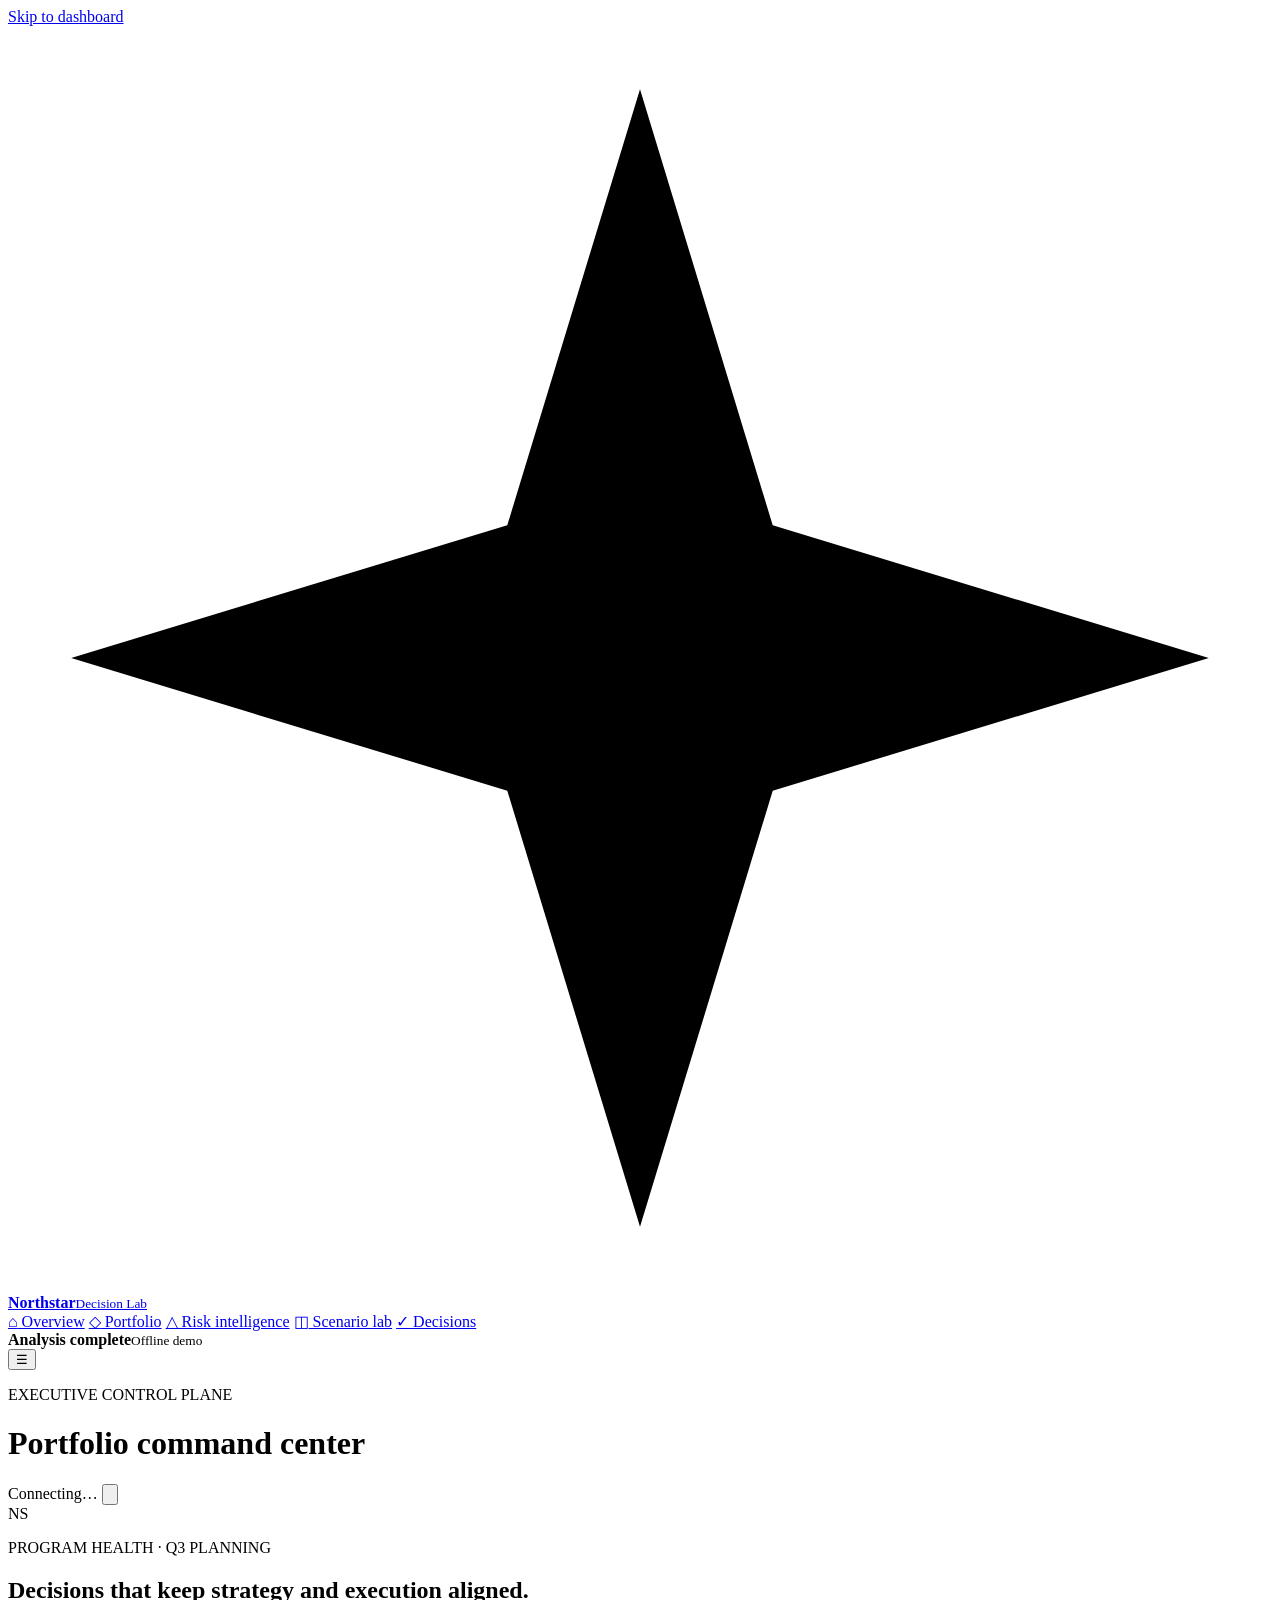
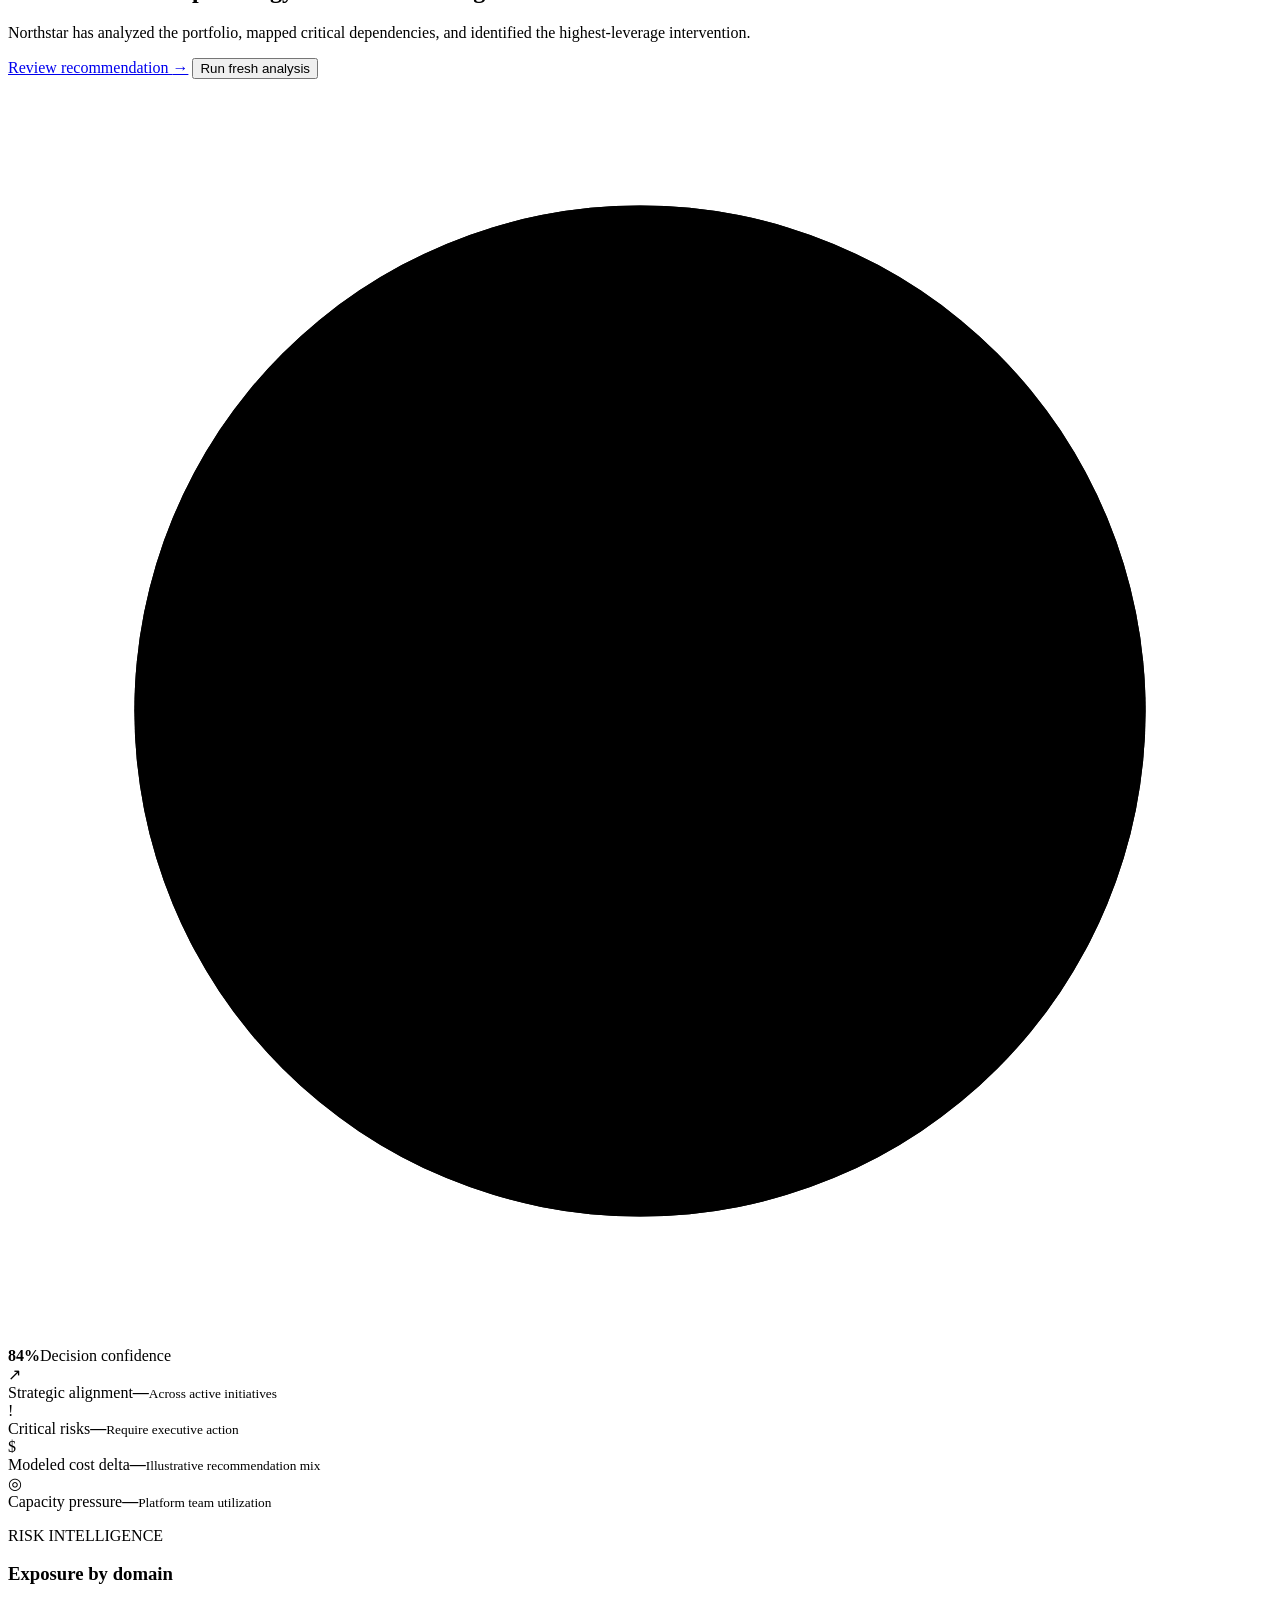
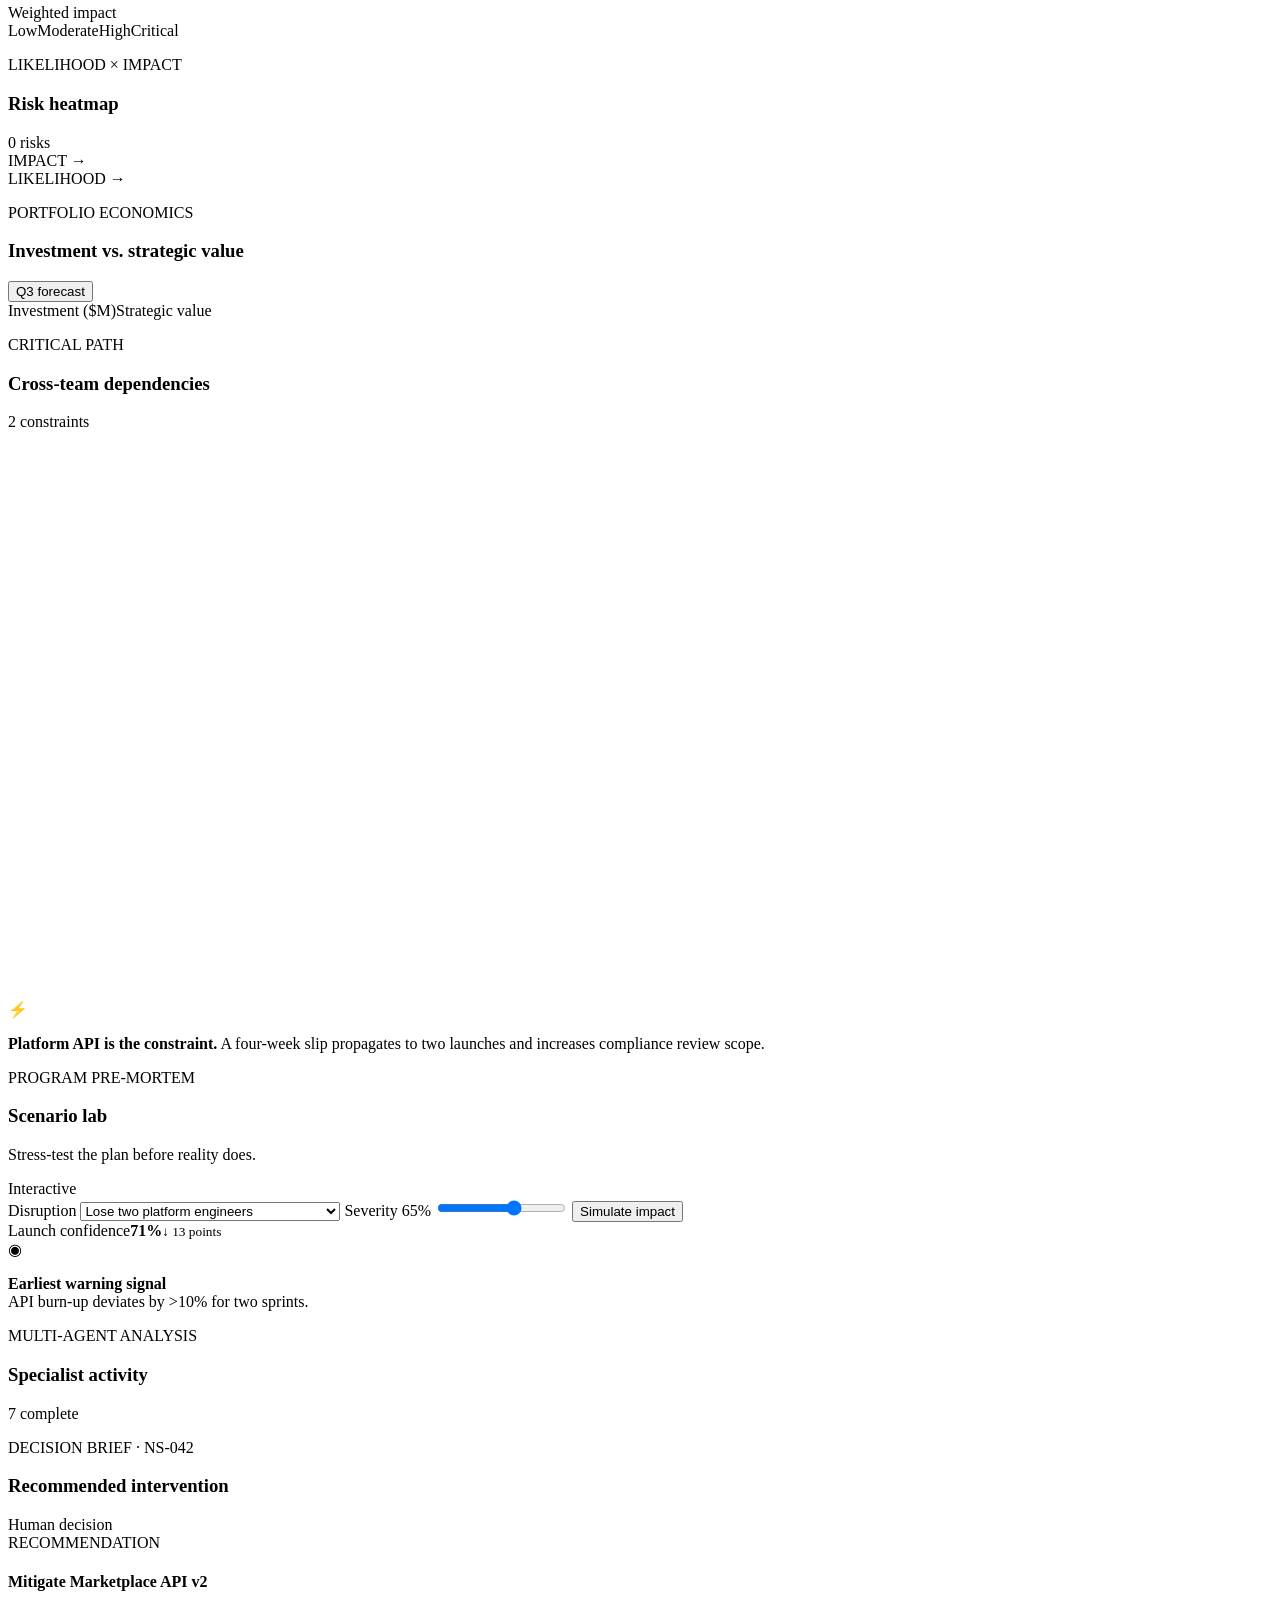
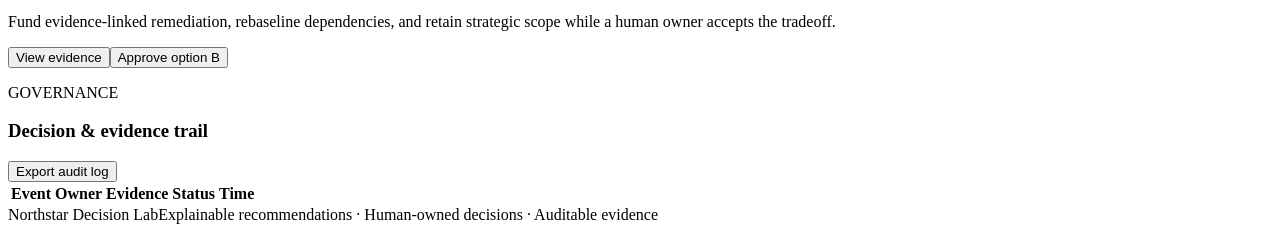
==== src/northstar/web/index.html @ 5936cf8b "Build Northstar Decision Lab" ====
<!doctype html>
<html lang="en">
<head>
  <meta charset="utf-8">
  <meta name="viewport" content="width=device-width, initial-scale=1">
  <meta name="description" content="Northstar Decision Lab — evidence-led portfolio intelligence for complex programs.">
  <title>Northstar Decision Lab</title>
  <link rel="stylesheet" href="/static/styles.css">
</head>
<body>
  <a class="skip-link" href="#main-content">Skip to dashboard</a>
  <div class="app-shell">
    <aside class="sidebar" aria-label="Primary navigation">
      <a class="brand" href="#overview" aria-label="Northstar home">
        <span class="brand-mark" aria-hidden="true">
          <svg viewBox="0 0 40 40" role="img"><path d="M20 2l4.2 13.8L38 20l-13.8 4.2L20 38l-4.2-13.8L2 20l13.8-4.2L20 2z"/><circle cx="20" cy="20" r="4"/></svg>
        </span>
        <span><strong>Northstar</strong><small>Decision Lab</small></span>
      </a>
      <nav>
        <a class="nav-link active" href="#overview"><span aria-hidden="true">⌂</span> Overview</a>
        <a class="nav-link" href="#portfolio"><span aria-hidden="true">◇</span> Portfolio</a>
        <a class="nav-link" href="#risk"><span aria-hidden="true">△</span> Risk intelligence</a>
        <a class="nav-link" href="#scenarios"><span aria-hidden="true">◫</span> Scenario lab</a>
        <a class="nav-link" href="#decisions"><span aria-hidden="true">✓</span> Decisions</a>
      </nav>
      <div class="sidebar-foot">
        <span class="system-dot" aria-hidden="true"></span>
        <div><strong>Analysis complete</strong><small id="last-updated">Offline demo</small></div>
      </div>
    </aside>

    <main id="main-content">
      <header class="topbar">
        <button class="menu-button" id="menu-toggle" aria-label="Toggle navigation" aria-expanded="false">☰</button>
        <div>
          <p class="eyebrow">EXECUTIVE CONTROL PLANE</p>
          <h1>Portfolio command center</h1>
        </div>
        <div class="topbar-actions">
          <span class="data-pill"><span class="pulse"></span><span id="data-source">Connecting…</span></span>
          <button class="icon-button" id="refresh-button" aria-label="Refresh analysis" title="Refresh analysis">
            <svg viewBox="0 0 24 24" aria-hidden="true"><path d="M20 11a8 8 0 10-2.3 5.7M20 4v7h-7"/></svg>
          </button>
          <div class="avatar" aria-label="Executive program lead">NS</div>
        </div>
      </header>

      <div class="content" id="overview">
        <section class="hero panel" aria-labelledby="hero-title">
          <div>
            <p class="eyebrow accent">PROGRAM HEALTH · Q3 PLANNING</p>
            <h2 id="hero-title">Decisions that keep strategy and execution aligned.</h2>
            <p id="hero-summary">Northstar has analyzed the portfolio, mapped critical dependencies, and identified the highest-leverage intervention.</p>
            <div class="hero-actions">
              <a class="button primary" href="#decisions">Review recommendation <span aria-hidden="true">→</span></a>
              <button class="button ghost" id="run-analysis">Run fresh analysis</button>
            </div>
          </div>
          <div class="confidence" aria-label="Portfolio confidence">
            <svg viewBox="0 0 120 120" role="img" aria-label="Portfolio confidence score">
              <circle class="gauge-track" cx="60" cy="60" r="48"/>
              <circle class="gauge-value" id="confidence-ring" cx="60" cy="60" r="48"/>
            </svg>
            <div><strong id="confidence-value">84%</strong><span>Decision confidence</span></div>
          </div>
        </section>

        <section class="kpi-grid" aria-label="Executive metrics">
          <article class="kpi-card"><div class="kpi-icon blue">↗</div><div><span>Strategic alignment</span><strong id="kpi-alignment">—</strong><small id="kpi-alignment-note">Across active initiatives</small></div></article>
          <article class="kpi-card"><div class="kpi-icon amber">!</div><div><span>Critical risks</span><strong id="kpi-risks">—</strong><small id="kpi-risks-note">Require executive action</small></div></article>
          <article class="kpi-card"><div class="kpi-icon mint">$</div><div><span>Modeled cost delta</span><strong id="kpi-value">—</strong><small id="kpi-value-note">Illustrative recommendation mix</small></div></article>
          <article class="kpi-card"><div class="kpi-icon violet">◎</div><div><span>Capacity pressure</span><strong id="kpi-capacity">—</strong><small id="kpi-capacity-note">Platform team utilization</small></div></article>
        </section>

        <section class="dashboard-grid" id="risk">
          <article class="panel risk-panel">
            <div class="panel-heading"><div><p class="eyebrow">RISK INTELLIGENCE</p><h3>Exposure by domain</h3></div><span class="legend"><i></i> Weighted impact</span></div>
            <div class="bar-chart" id="risk-bars" role="img" aria-label="Horizontal bar chart showing risk exposure by domain"></div>
            <div class="chart-axis" aria-hidden="true"><span>Low</span><span>Moderate</span><span>High</span><span>Critical</span></div>
          </article>

          <article class="panel heatmap-panel">
            <div class="panel-heading"><div><p class="eyebrow">LIKELIHOOD × IMPACT</p><h3>Risk heatmap</h3></div><span class="count-badge" id="risk-count">0 risks</span></div>
            <div class="heatmap-wrap">
              <span class="axis-y">IMPACT →</span>
              <div class="heatmap" id="risk-heatmap" role="img" aria-label="Risk likelihood and impact heatmap"></div>
              <span class="axis-x">LIKELIHOOD →</span>
            </div>
            <div class="risk-key" id="risk-key"></div>
          </article>
        </section>

        <section class="dashboard-grid" id="portfolio">
          <article class="panel investment-panel">
            <div class="panel-heading"><div><p class="eyebrow">PORTFOLIO ECONOMICS</p><h3>Investment vs. strategic value</h3></div><button class="text-button" type="button">Q3 forecast</button></div>
            <div class="investment-chart" id="investment-chart" role="img" aria-label="Investment and strategic value chart"></div>
            <div class="chart-legend"><span><i class="legend-investment"></i>Investment ($M)</span><span><i class="legend-value"></i>Strategic value</span></div>
          </article>

          <article class="panel graph-panel">
            <div class="panel-heading"><div><p class="eyebrow">CRITICAL PATH</p><h3>Cross-team dependencies</h3></div><span class="status-tag warning">2 constraints</span></div>
            <svg id="dependency-graph" class="dependency-graph" viewBox="0 0 560 250" role="img" aria-label="System dependency graph"></svg>
            <div class="graph-insight"><span aria-hidden="true">⚡</span><p><strong>Platform API is the constraint.</strong> A four-week slip propagates to two launches and increases compliance review scope.</p></div>
          </article>
        </section>

        <section class="panel scenario-panel" id="scenarios">
          <div class="panel-heading"><div><p class="eyebrow">PROGRAM PRE-MORTEM</p><h3>Scenario lab</h3><p>Stress-test the plan before reality does.</p></div><span class="status-tag">Interactive</span></div>
          <div class="scenario-layout">
            <form id="scenario-form" class="scenario-controls">
              <label for="scenario-select">Disruption</label>
              <select id="scenario-select">
                <option value="capacity">Lose two platform engineers</option>
                <option value="delay">Platform API slips four weeks</option>
                <option value="priority">New executive priority introduced</option>
                <option value="vendor">Vendor integration becomes unavailable</option>
              </select>
              <label for="severity-range">Severity <output id="severity-output">65%</output></label>
              <input id="severity-range" type="range" min="10" max="100" value="65">
              <button class="button primary" type="submit">Simulate impact</button>
            </form>
            <div class="scenario-result" aria-live="polite">
              <div class="scenario-score"><span>Launch confidence</span><strong id="scenario-confidence">71%</strong><small id="scenario-delta">↓ 13 points</small></div>
              <div class="failure-path" id="failure-path"></div>
              <div class="early-signal"><span aria-hidden="true">◉</span><p><strong>Earliest warning signal</strong><br><span id="early-signal">API burn-up deviates by &gt;10% for two sprints.</span></p></div>
            </div>
          </div>
        </section>

        <section class="dashboard-grid agents-decisions" id="decisions">
          <article class="panel agents-panel">
            <div class="panel-heading"><div><p class="eyebrow">MULTI-AGENT ANALYSIS</p><h3>Specialist activity</h3></div><span class="status-tag success" id="agents-status">7 complete</span></div>
            <div id="agent-list" class="agent-list"></div>
          </article>

          <article class="panel decision-panel">
            <div class="panel-heading"><div><p class="eyebrow">DECISION BRIEF · NS-042</p><h3>Recommended intervention</h3></div><span class="status-tag warning">Human decision</span></div>
            <div class="recommendation"><span>RECOMMENDATION</span><h4 id="recommendation-title">Mitigate Marketplace API v2</h4><p id="recommendation-reason">Fund evidence-linked remediation, rebaseline dependencies, and retain strategic scope while a human owner accepts the tradeoff.</p></div>
            <div class="decision-options" id="decision-options"></div>
            <div class="decision-actions"><button class="button ghost" id="view-evidence">View evidence</button><button class="button primary" id="approve-decision">Approve option B</button></div>
            <p class="decision-feedback" id="decision-feedback" role="status"></p>
          </article>
        </section>

        <section class="panel audit-panel">
          <div class="panel-heading"><div><p class="eyebrow">GOVERNANCE</p><h3>Decision & evidence trail</h3></div><button class="text-button" id="export-audit">Export audit log</button></div>
          <div class="audit-table-wrap">
            <table>
              <thead><tr><th scope="col">Event</th><th scope="col">Owner</th><th scope="col">Evidence</th><th scope="col">Status</th><th scope="col">Time</th></tr></thead>
              <tbody id="audit-body"></tbody>
            </table>
          </div>
        </section>
      </div>
      <footer><span>Northstar Decision Lab</span><span>Explainable recommendations · Human-owned decisions · Auditable evidence</span></footer>
    </main>
  </div>
  <script src="/static/app.js" defer></script>
</body>
</html>
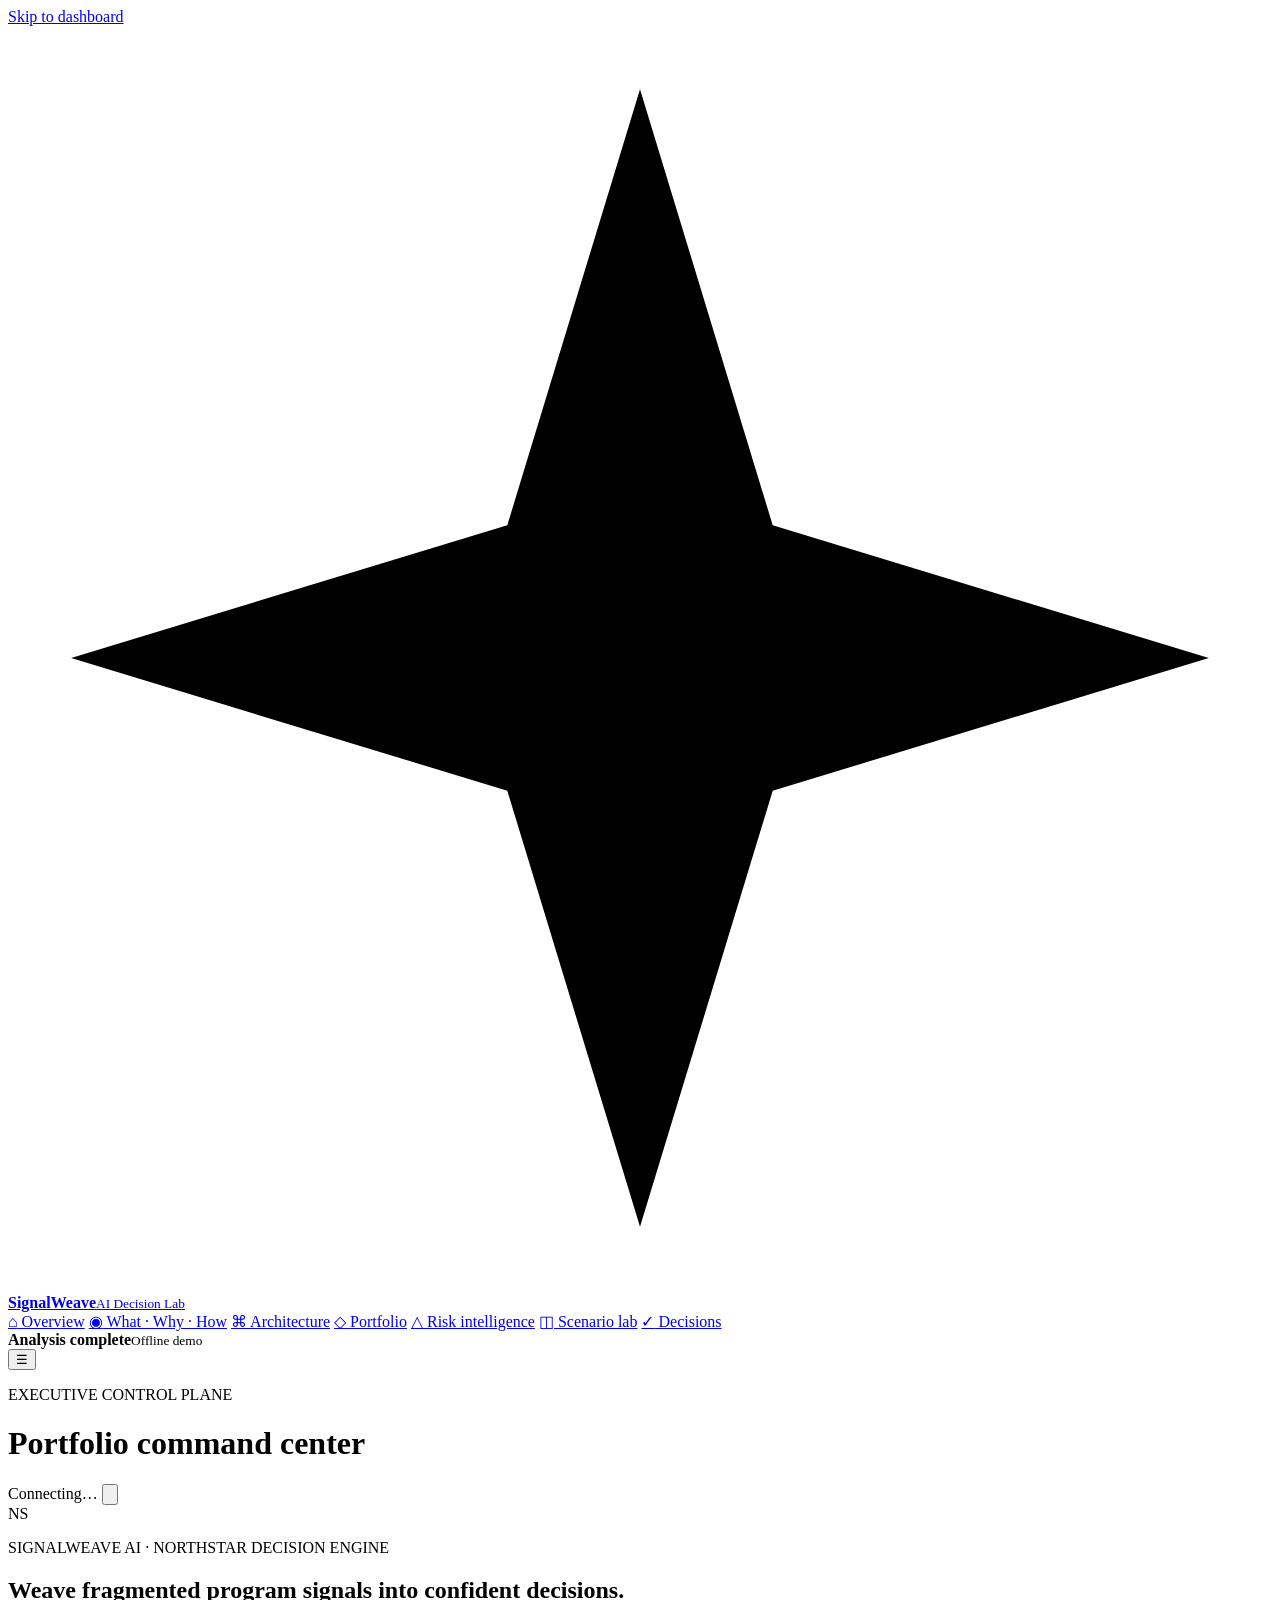
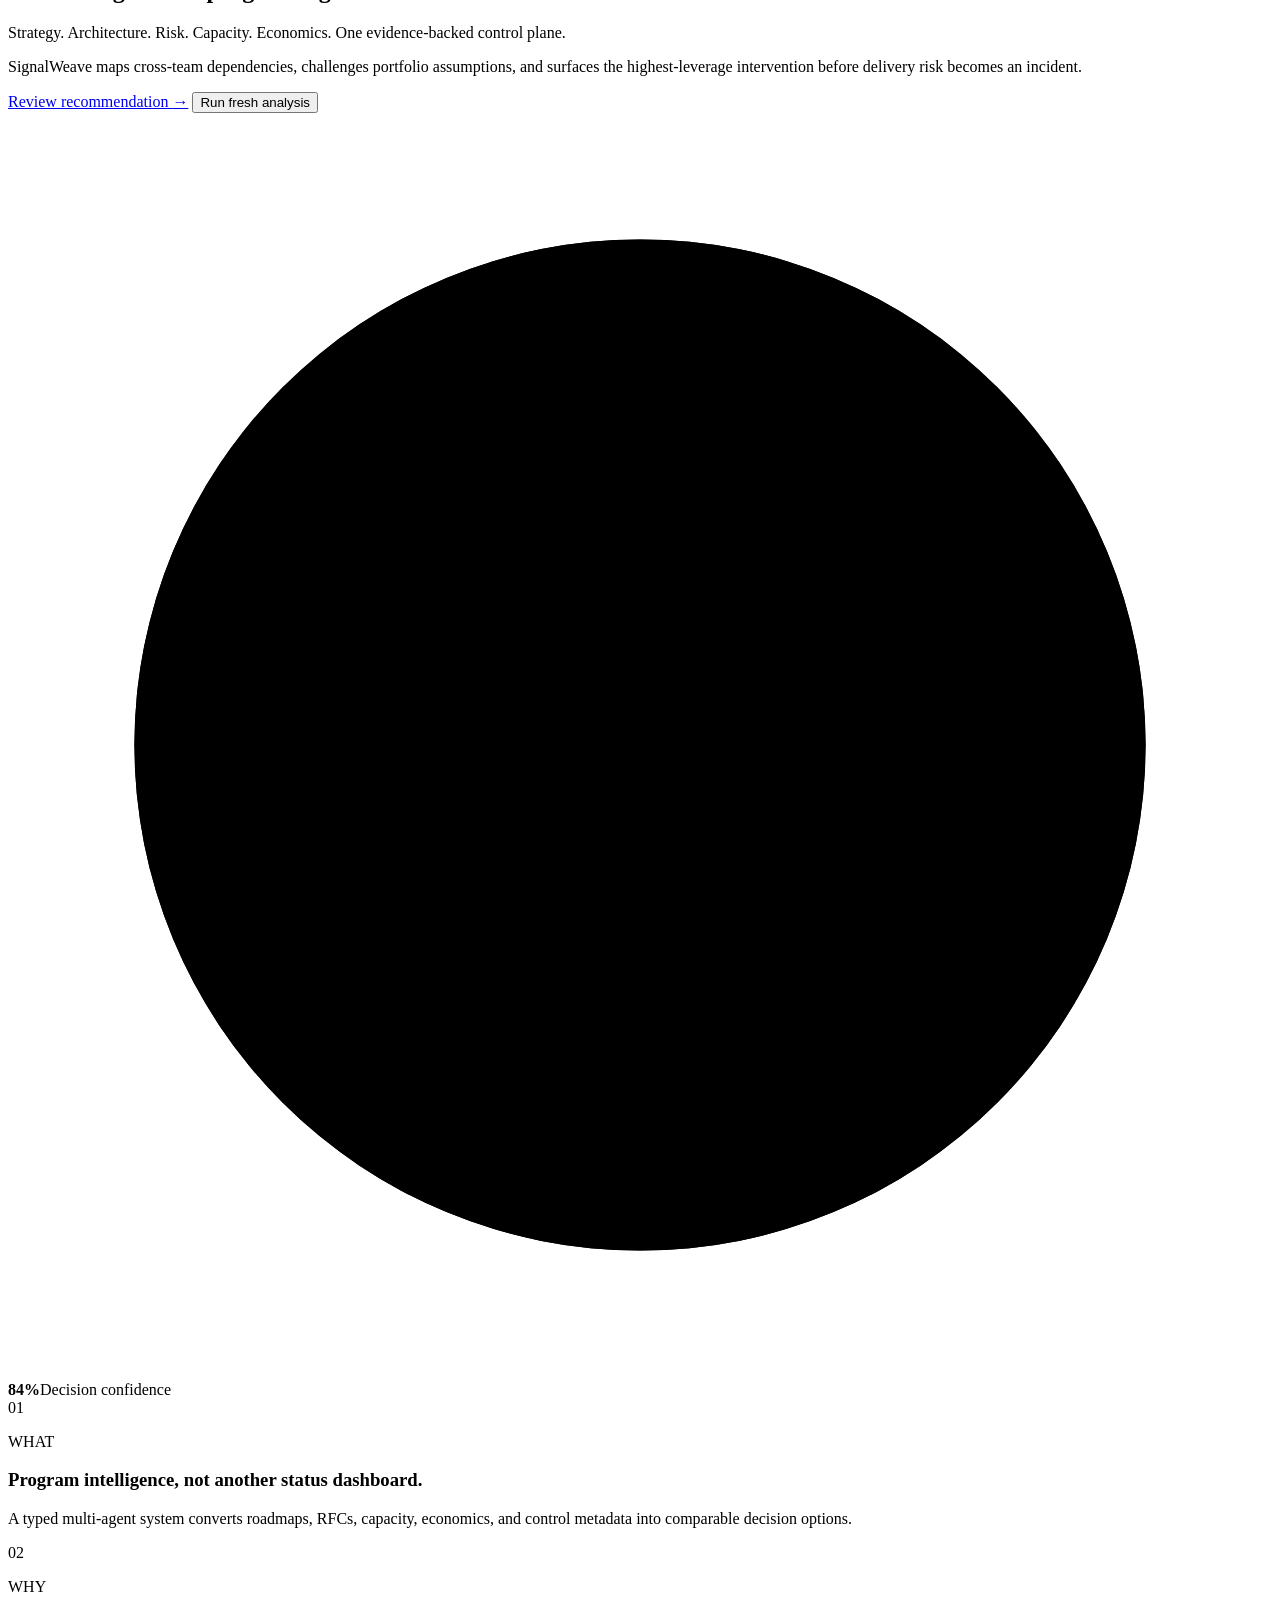
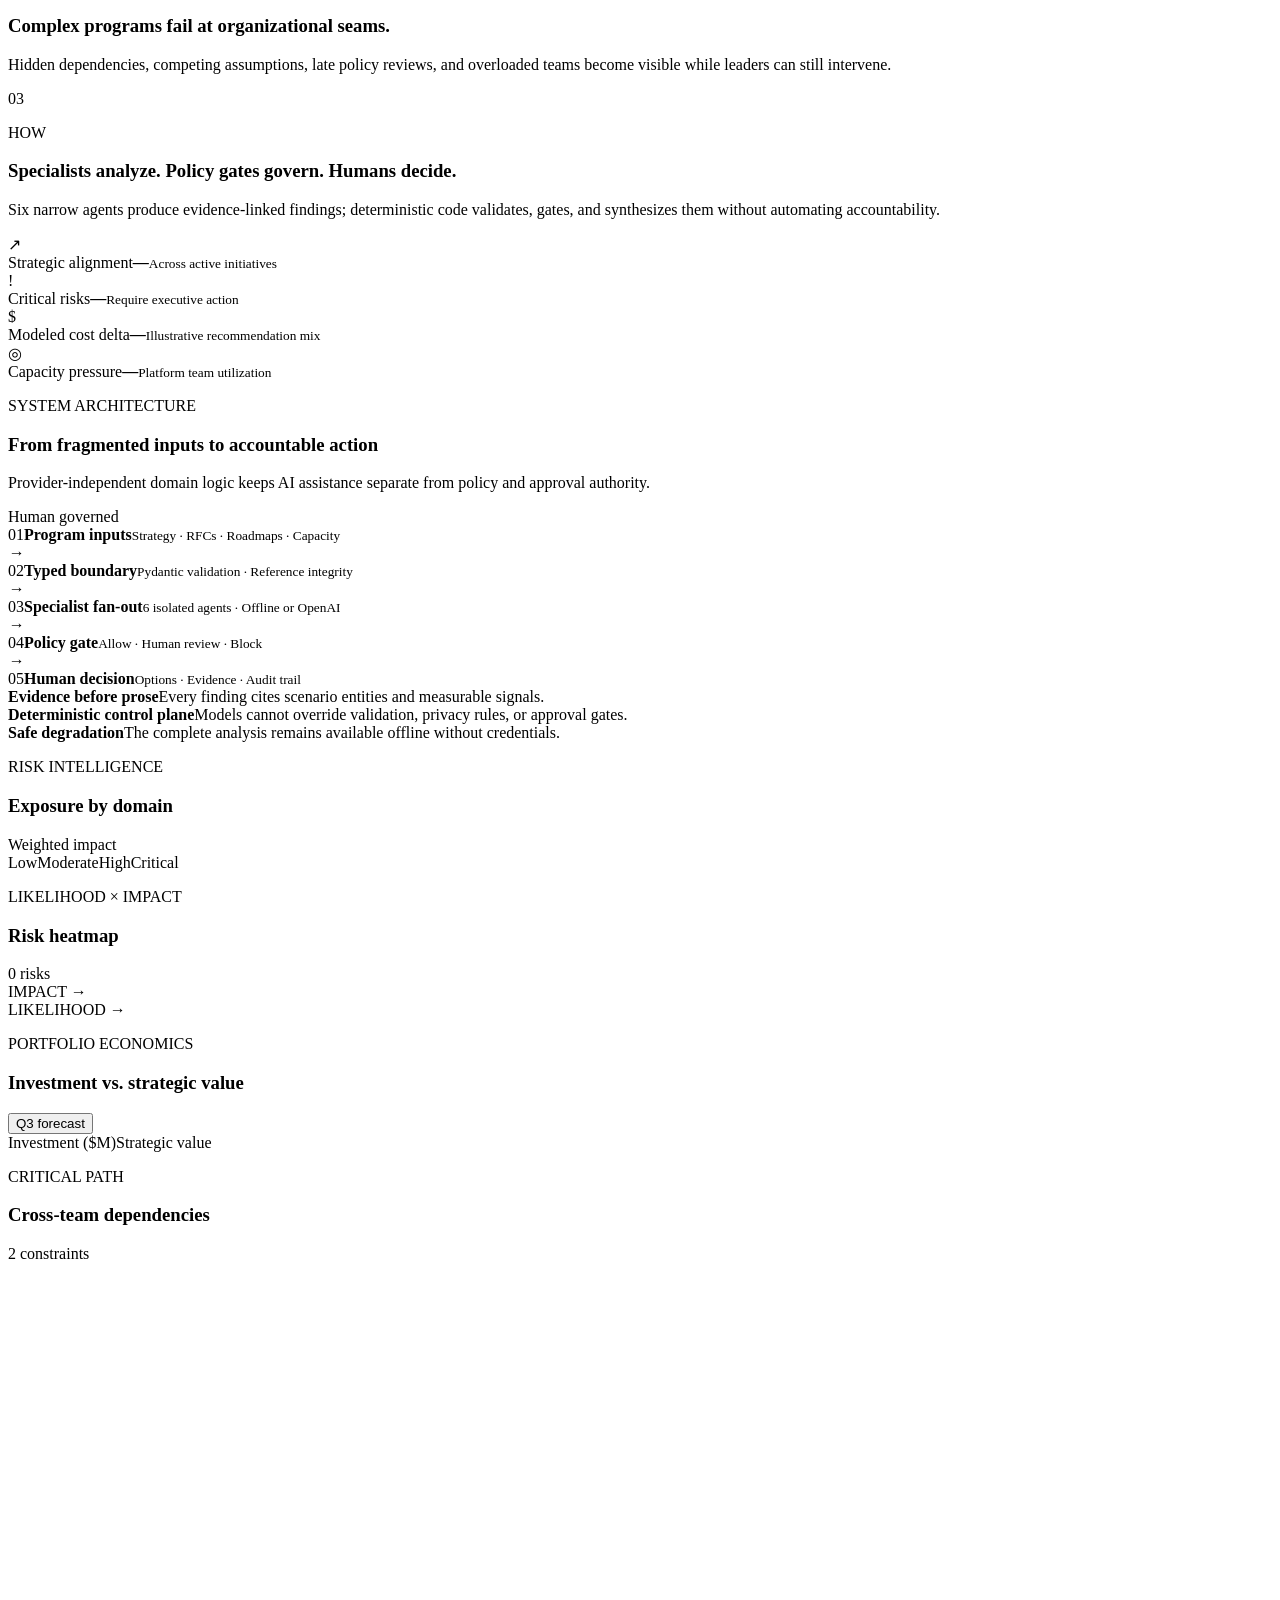
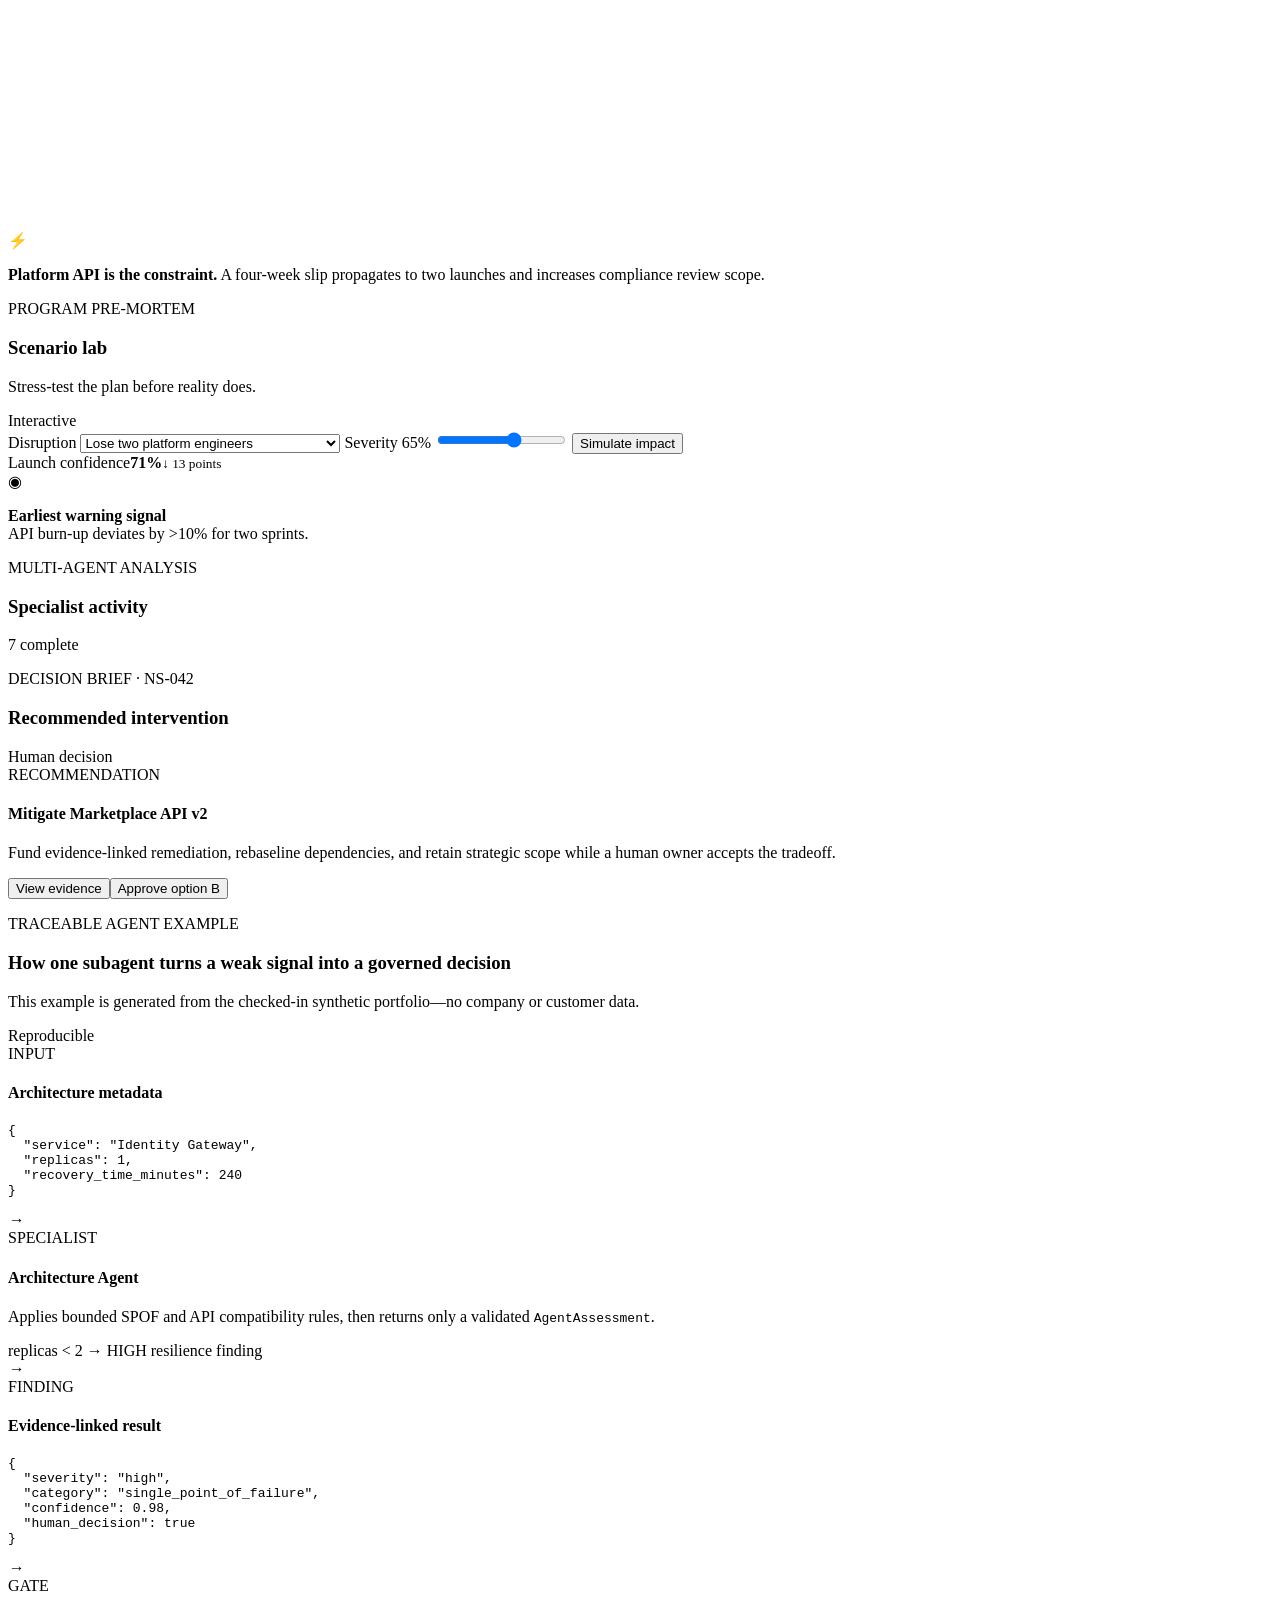
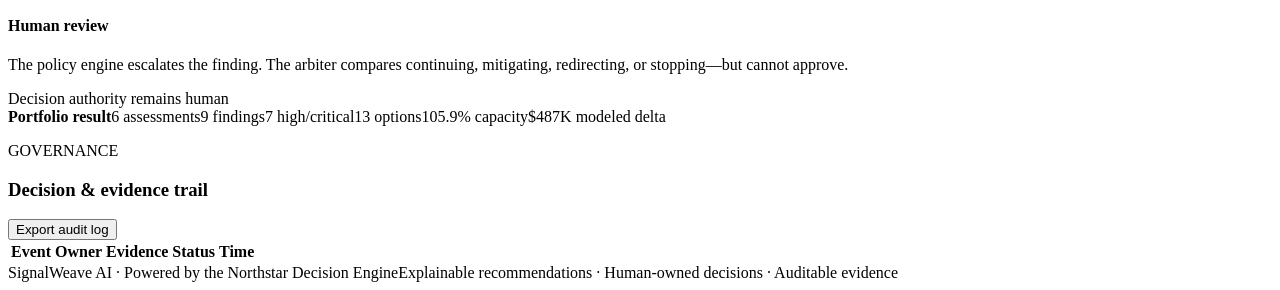
==== commit d803a985: "Polish SignalWeave portfolio experience" ====
--- a/src/northstar/web/index.html
+++ b/src/northstar/web/index.html
@@ -3,22 +3,24 @@
 <head>
   <meta charset="utf-8">
   <meta name="viewport" content="width=device-width, initial-scale=1">
-  <meta name="description" content="Northstar Decision Lab — evidence-led portfolio intelligence for complex programs.">
-  <title>Northstar Decision Lab</title>
+  <meta name="description" content="SignalWeave AI — weaving strategy, architecture, risk, capacity, and economics into evidence-backed decisions.">
+  <title>SignalWeave AI | Technical Program Intelligence</title>
   <link rel="stylesheet" href="/static/styles.css">
 </head>
 <body>
   <a class="skip-link" href="#main-content">Skip to dashboard</a>
   <div class="app-shell">
     <aside class="sidebar" aria-label="Primary navigation">
-      <a class="brand" href="#overview" aria-label="Northstar home">
+      <a class="brand" href="#overview" aria-label="SignalWeave AI home">
         <span class="brand-mark" aria-hidden="true">
           <svg viewBox="0 0 40 40" role="img"><path d="M20 2l4.2 13.8L38 20l-13.8 4.2L20 38l-4.2-13.8L2 20l13.8-4.2L20 2z"/><circle cx="20" cy="20" r="4"/></svg>
         </span>
-        <span><strong>Northstar</strong><small>Decision Lab</small></span>
+        <span><strong>SignalWeave</strong><small>AI Decision Lab</small></span>
       </a>
       <nav>
         <a class="nav-link active" href="#overview"><span aria-hidden="true">⌂</span> Overview</a>
+        <a class="nav-link" href="#story"><span aria-hidden="true">◉</span> What · Why · How</a>
+        <a class="nav-link" href="#architecture"><span aria-hidden="true">⌘</span> Architecture</a>
         <a class="nav-link" href="#portfolio"><span aria-hidden="true">◇</span> Portfolio</a>
         <a class="nav-link" href="#risk"><span aria-hidden="true">△</span> Risk intelligence</a>
         <a class="nav-link" href="#scenarios"><span aria-hidden="true">◫</span> Scenario lab</a>
@@ -49,9 +51,10 @@
       <div class="content" id="overview">
         <section class="hero panel" aria-labelledby="hero-title">
           <div>
-            <p class="eyebrow accent">PROGRAM HEALTH · Q3 PLANNING</p>
-            <h2 id="hero-title">Decisions that keep strategy and execution aligned.</h2>
-            <p id="hero-summary">Northstar has analyzed the portfolio, mapped critical dependencies, and identified the highest-leverage intervention.</p>
+            <p class="eyebrow accent">SIGNALWEAVE AI · NORTHSTAR DECISION ENGINE</p>
+            <h2 id="hero-title">Weave fragmented program signals into confident decisions.</h2>
+            <p class="hero-tagline">Strategy. Architecture. Risk. Capacity. Economics. One evidence-backed control plane.</p>
+            <p id="hero-summary">SignalWeave maps cross-team dependencies, challenges portfolio assumptions, and surfaces the highest-leverage intervention before delivery risk becomes an incident.</p>
             <div class="hero-actions">
               <a class="button primary" href="#decisions">Review recommendation <span aria-hidden="true">→</span></a>
               <button class="button ghost" id="run-analysis">Run fresh analysis</button>
@@ -66,11 +69,37 @@
           </div>
         </section>
 
+        <section class="story-grid" id="story" aria-label="What, why, and how SignalWeave works">
+          <article class="story-card"><span class="story-number">01</span><p class="eyebrow">WHAT</p><h3>Program intelligence, not another status dashboard.</h3><p>A typed multi-agent system converts roadmaps, RFCs, capacity, economics, and control metadata into comparable decision options.</p></article>
+          <article class="story-card"><span class="story-number">02</span><p class="eyebrow">WHY</p><h3>Complex programs fail at organizational seams.</h3><p>Hidden dependencies, competing assumptions, late policy reviews, and overloaded teams become visible while leaders can still intervene.</p></article>
+          <article class="story-card"><span class="story-number">03</span><p class="eyebrow">HOW</p><h3>Specialists analyze. Policy gates govern. Humans decide.</h3><p>Six narrow agents produce evidence-linked findings; deterministic code validates, gates, and synthesizes them without automating accountability.</p></article>
+        </section>
+
         <section class="kpi-grid" aria-label="Executive metrics">
           <article class="kpi-card"><div class="kpi-icon blue">↗</div><div><span>Strategic alignment</span><strong id="kpi-alignment">—</strong><small id="kpi-alignment-note">Across active initiatives</small></div></article>
           <article class="kpi-card"><div class="kpi-icon amber">!</div><div><span>Critical risks</span><strong id="kpi-risks">—</strong><small id="kpi-risks-note">Require executive action</small></div></article>
           <article class="kpi-card"><div class="kpi-icon mint">$</div><div><span>Modeled cost delta</span><strong id="kpi-value">—</strong><small id="kpi-value-note">Illustrative recommendation mix</small></div></article>
           <article class="kpi-card"><div class="kpi-icon violet">◎</div><div><span>Capacity pressure</span><strong id="kpi-capacity">—</strong><small id="kpi-capacity-note">Platform team utilization</small></div></article>
+        </section>
+
+        <section class="panel architecture-panel" id="architecture">
+          <div class="panel-heading"><div><p class="eyebrow">SYSTEM ARCHITECTURE</p><h3>From fragmented inputs to accountable action</h3><p>Provider-independent domain logic keeps AI assistance separate from policy and approval authority.</p></div><span class="status-tag success">Human governed</span></div>
+          <div class="architecture-flow" role="img" aria-label="SignalWeave processing flow from program inputs through validation, agents, policy gate, arbiter, and human decision">
+            <div class="flow-stage input"><span>01</span><strong>Program inputs</strong><small>Strategy · RFCs · Roadmaps · Capacity</small></div>
+            <i aria-hidden="true">→</i>
+            <div class="flow-stage"><span>02</span><strong>Typed boundary</strong><small>Pydantic validation · Reference integrity</small></div>
+            <i aria-hidden="true">→</i>
+            <div class="flow-stage agents"><span>03</span><strong>Specialist fan-out</strong><small>6 isolated agents · Offline or OpenAI</small></div>
+            <i aria-hidden="true">→</i>
+            <div class="flow-stage gate"><span>04</span><strong>Policy gate</strong><small>Allow · Human review · Block</small></div>
+            <i aria-hidden="true">→</i>
+            <div class="flow-stage output"><span>05</span><strong>Human decision</strong><small>Options · Evidence · Audit trail</small></div>
+          </div>
+          <div class="architecture-principles">
+            <div><strong>Evidence before prose</strong><span>Every finding cites scenario entities and measurable signals.</span></div>
+            <div><strong>Deterministic control plane</strong><span>Models cannot override validation, privacy rules, or approval gates.</span></div>
+            <div><strong>Safe degradation</strong><span>The complete analysis remains available offline without credentials.</span></div>
+          </div>
         </section>
 
         <section class="dashboard-grid" id="risk">
@@ -143,6 +172,29 @@
           </article>
         </section>
 
+        <section class="panel walkthrough-panel" id="walkthrough">
+          <div class="panel-heading"><div><p class="eyebrow">TRACEABLE AGENT EXAMPLE</p><h3>How one subagent turns a weak signal into a governed decision</h3><p>This example is generated from the checked-in synthetic portfolio—no company or customer data.</p></div><span class="status-tag">Reproducible</span></div>
+          <div class="walkthrough-flow" aria-label="Architecture agent walkthrough">
+            <article><span class="walkthrough-step">INPUT</span><h4>Architecture metadata</h4><pre><code>{
+  "service": "Identity Gateway",
+  "replicas": 1,
+  "recovery_time_minutes": 240
+}</code></pre></article>
+            <i aria-hidden="true">→</i>
+            <article><span class="walkthrough-step">SPECIALIST</span><h4>Architecture Agent</h4><p>Applies bounded SPOF and API compatibility rules, then returns only a validated <code>AgentAssessment</code>.</p><div class="agent-rule">replicas &lt; 2 → HIGH resilience finding</div></article>
+            <i aria-hidden="true">→</i>
+            <article><span class="walkthrough-step">FINDING</span><h4>Evidence-linked result</h4><pre><code>{
+  "severity": "high",
+  "category": "single_point_of_failure",
+  "confidence": 0.98,
+  "human_decision": true
+}</code></pre></article>
+            <i aria-hidden="true">→</i>
+            <article><span class="walkthrough-step">GATE</span><h4>Human review</h4><p>The policy engine escalates the finding. The arbiter compares continuing, mitigating, redirecting, or stopping—but cannot approve.</p><div class="agent-rule success">Decision authority remains human</div></article>
+          </div>
+          <div class="walkthrough-outcome"><strong>Portfolio result</strong><span>6 assessments</span><span>9 findings</span><span>7 high/critical</span><span>13 options</span><span>105.9% capacity</span><span>$487K modeled delta</span></div>
+        </section>
+
         <section class="panel audit-panel">
           <div class="panel-heading"><div><p class="eyebrow">GOVERNANCE</p><h3>Decision & evidence trail</h3></div><button class="text-button" id="export-audit">Export audit log</button></div>
           <div class="audit-table-wrap">
@@ -153,7 +205,7 @@
           </div>
         </section>
       </div>
-      <footer><span>Northstar Decision Lab</span><span>Explainable recommendations · Human-owned decisions · Auditable evidence</span></footer>
+      <footer><span>SignalWeave AI · Powered by the Northstar Decision Engine</span><span>Explainable recommendations · Human-owned decisions · Auditable evidence</span></footer>
     </main>
   </div>
   <script src="/static/app.js" defer></script>
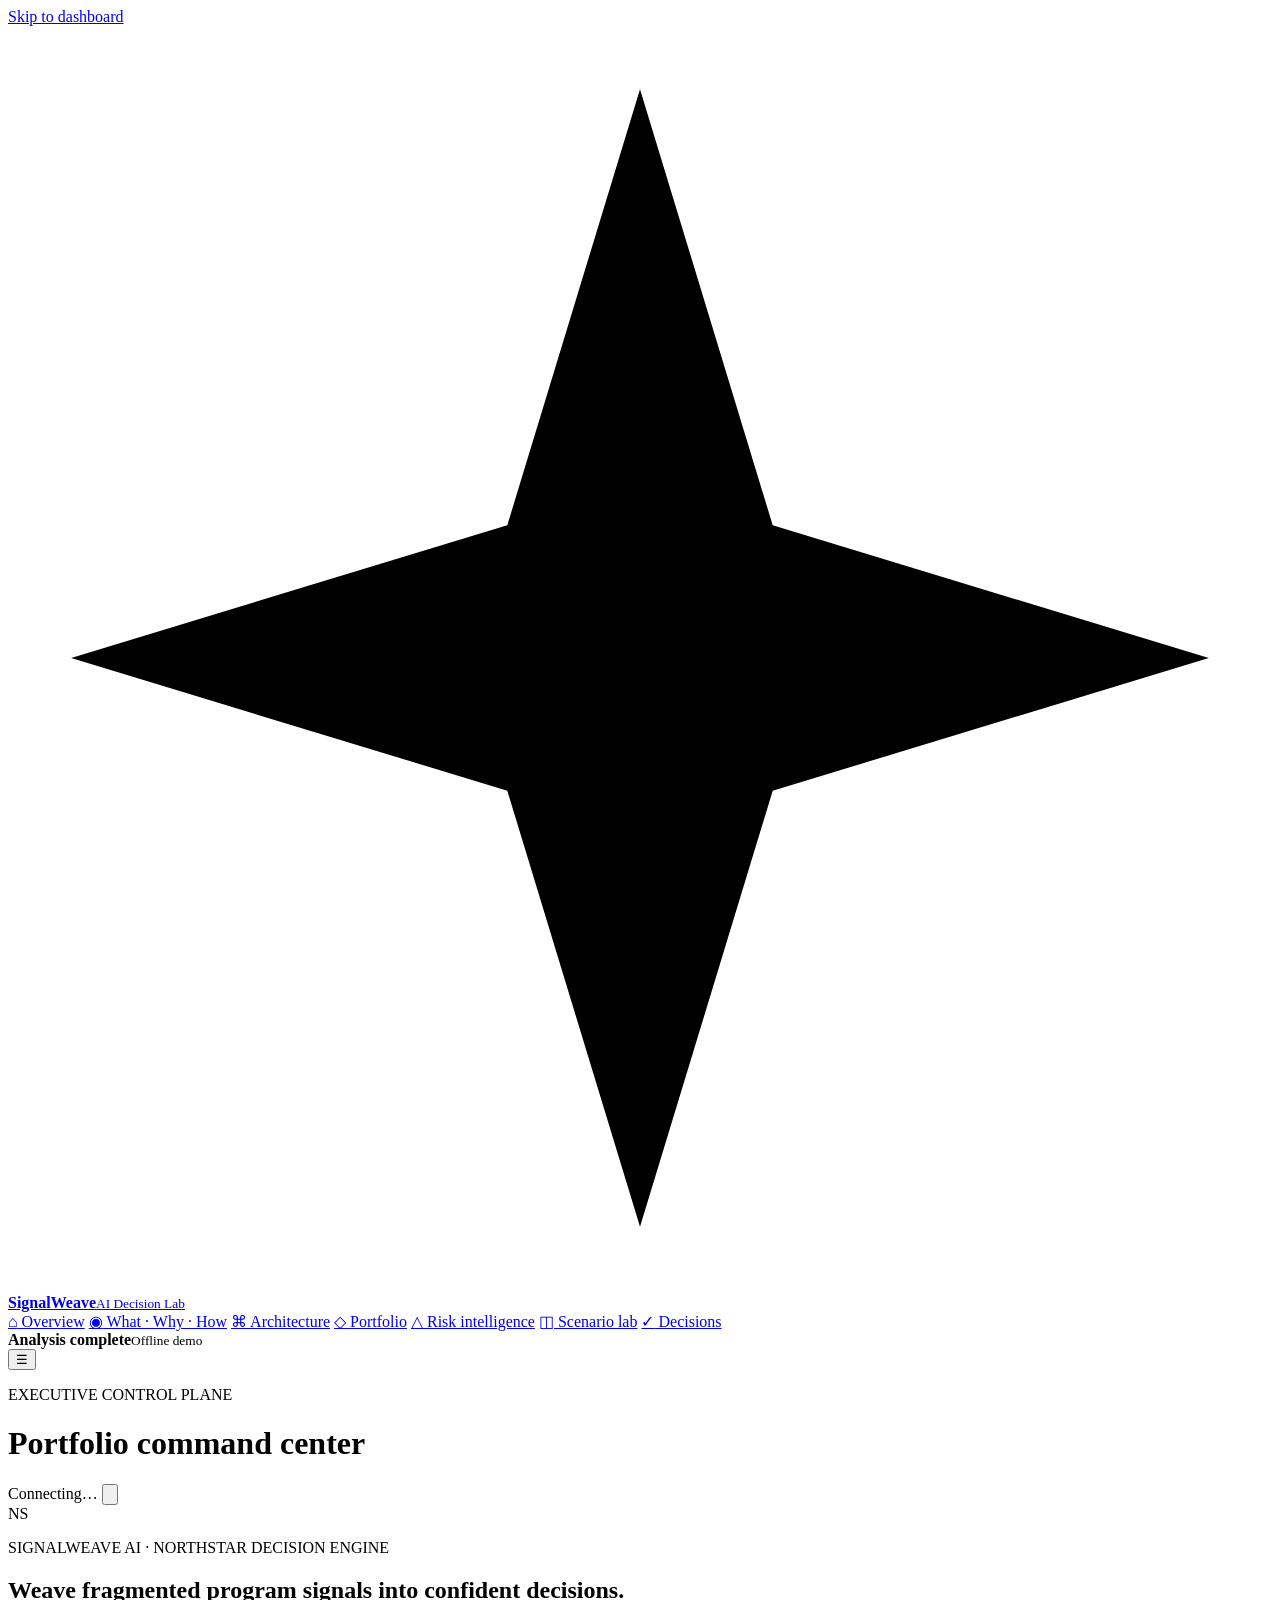
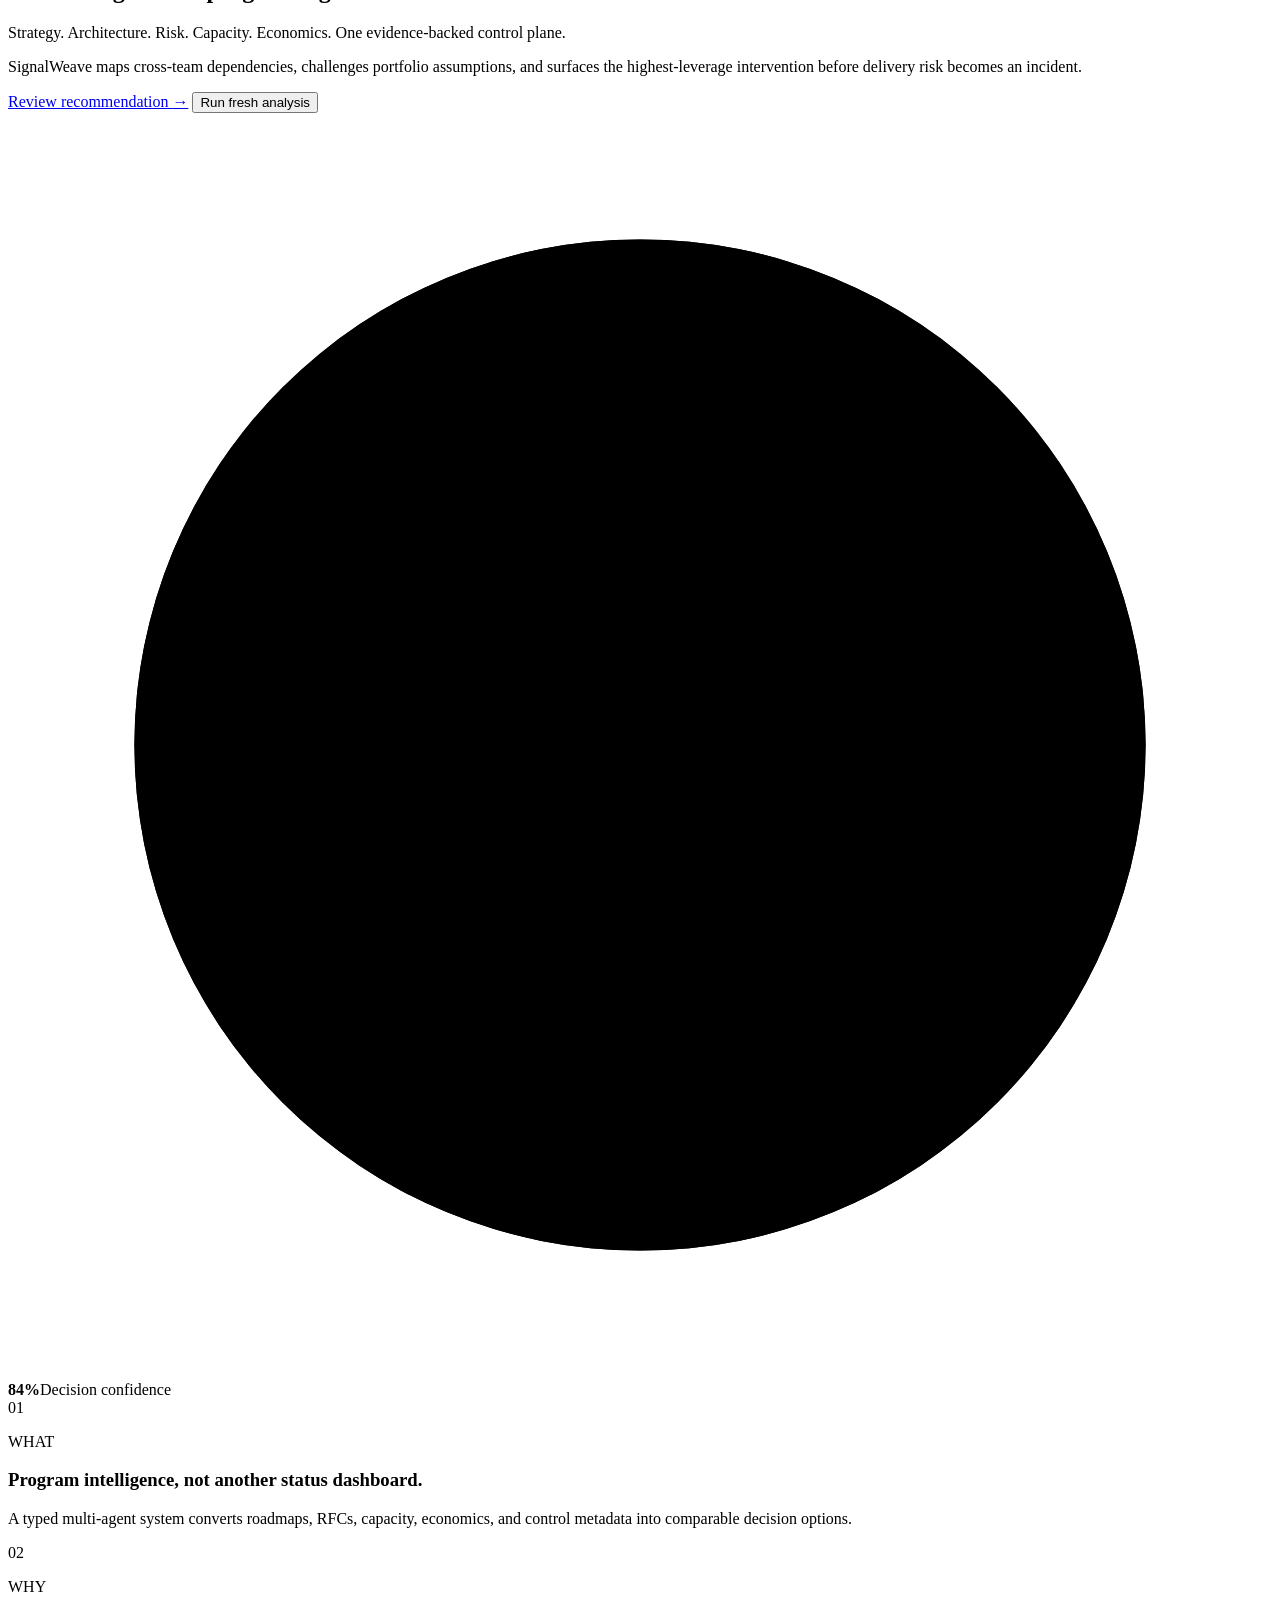
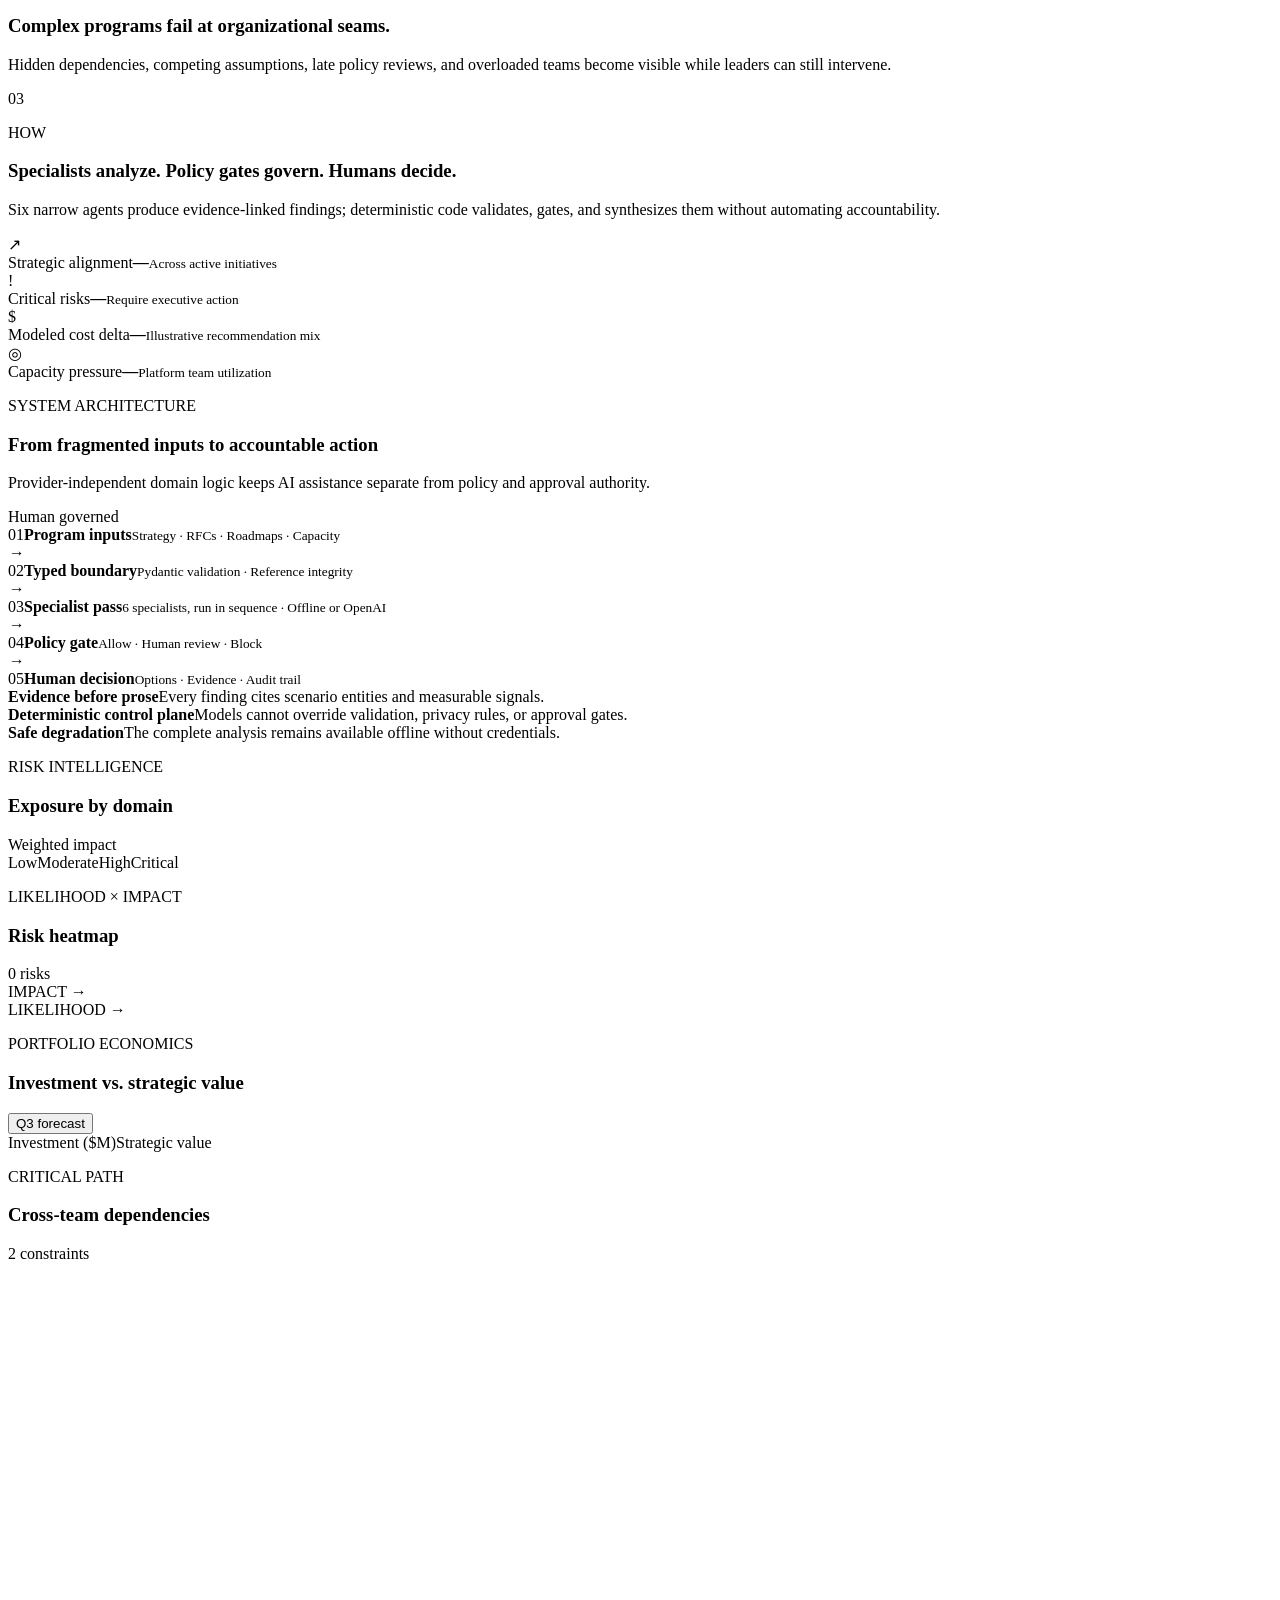
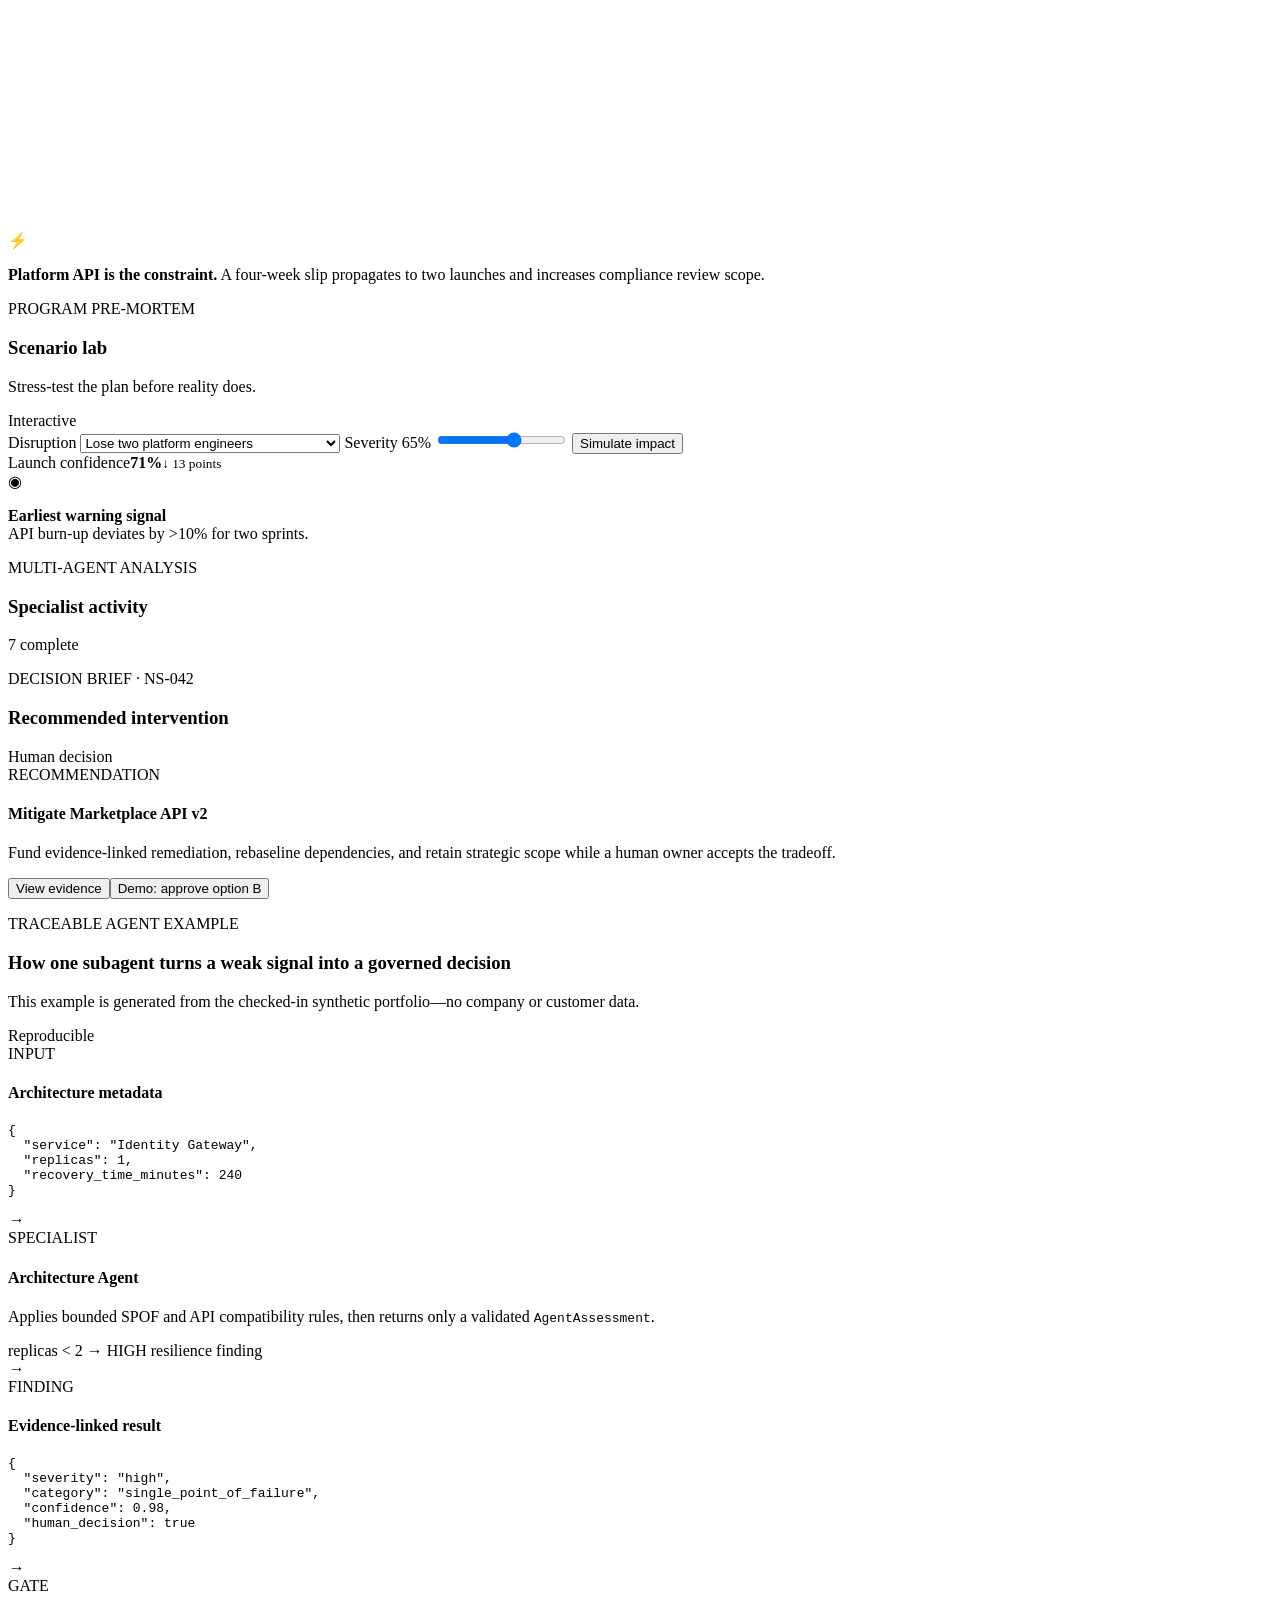
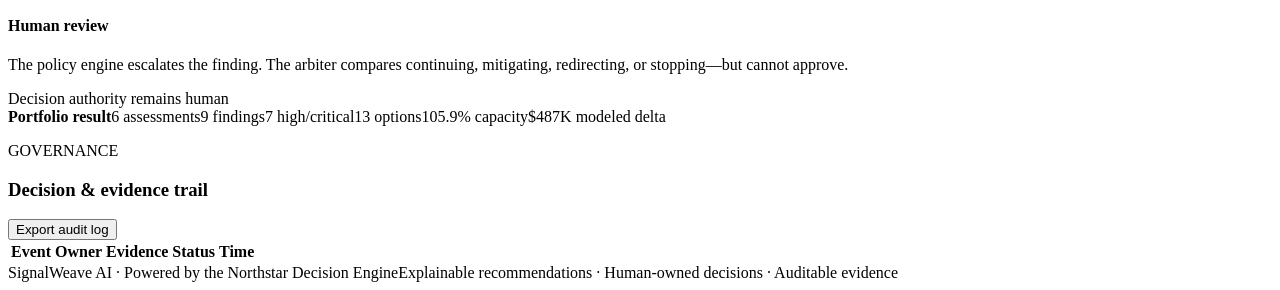
==== commit 8fa56888: "Fix README and dashboard claims the code does not support - Specialists run sequentially, not as a f" ====
--- a/src/northstar/web/index.html
+++ b/src/northstar/web/index.html
@@ -89,7 +89,7 @@
             <i aria-hidden="true">→</i>
             <div class="flow-stage"><span>02</span><strong>Typed boundary</strong><small>Pydantic validation · Reference integrity</small></div>
             <i aria-hidden="true">→</i>
-            <div class="flow-stage agents"><span>03</span><strong>Specialist fan-out</strong><small>6 isolated agents · Offline or OpenAI</small></div>
+            <div class="flow-stage agents"><span>03</span><strong>Specialist pass</strong><small>6 specialists, run in sequence · Offline or OpenAI</small></div>
             <i aria-hidden="true">→</i>
             <div class="flow-stage gate"><span>04</span><strong>Policy gate</strong><small>Allow · Human review · Block</small></div>
             <i aria-hidden="true">→</i>
@@ -167,7 +167,7 @@
             <div class="panel-heading"><div><p class="eyebrow">DECISION BRIEF · NS-042</p><h3>Recommended intervention</h3></div><span class="status-tag warning">Human decision</span></div>
             <div class="recommendation"><span>RECOMMENDATION</span><h4 id="recommendation-title">Mitigate Marketplace API v2</h4><p id="recommendation-reason">Fund evidence-linked remediation, rebaseline dependencies, and retain strategic scope while a human owner accepts the tradeoff.</p></div>
             <div class="decision-options" id="decision-options"></div>
-            <div class="decision-actions"><button class="button ghost" id="view-evidence">View evidence</button><button class="button primary" id="approve-decision">Approve option B</button></div>
+            <div class="decision-actions"><button class="button ghost" id="view-evidence">View evidence</button><button class="button primary" id="approve-decision" title="Demonstration only: records nothing">Demo: approve option B</button></div>
             <p class="decision-feedback" id="decision-feedback" role="status"></p>
           </article>
         </section>
